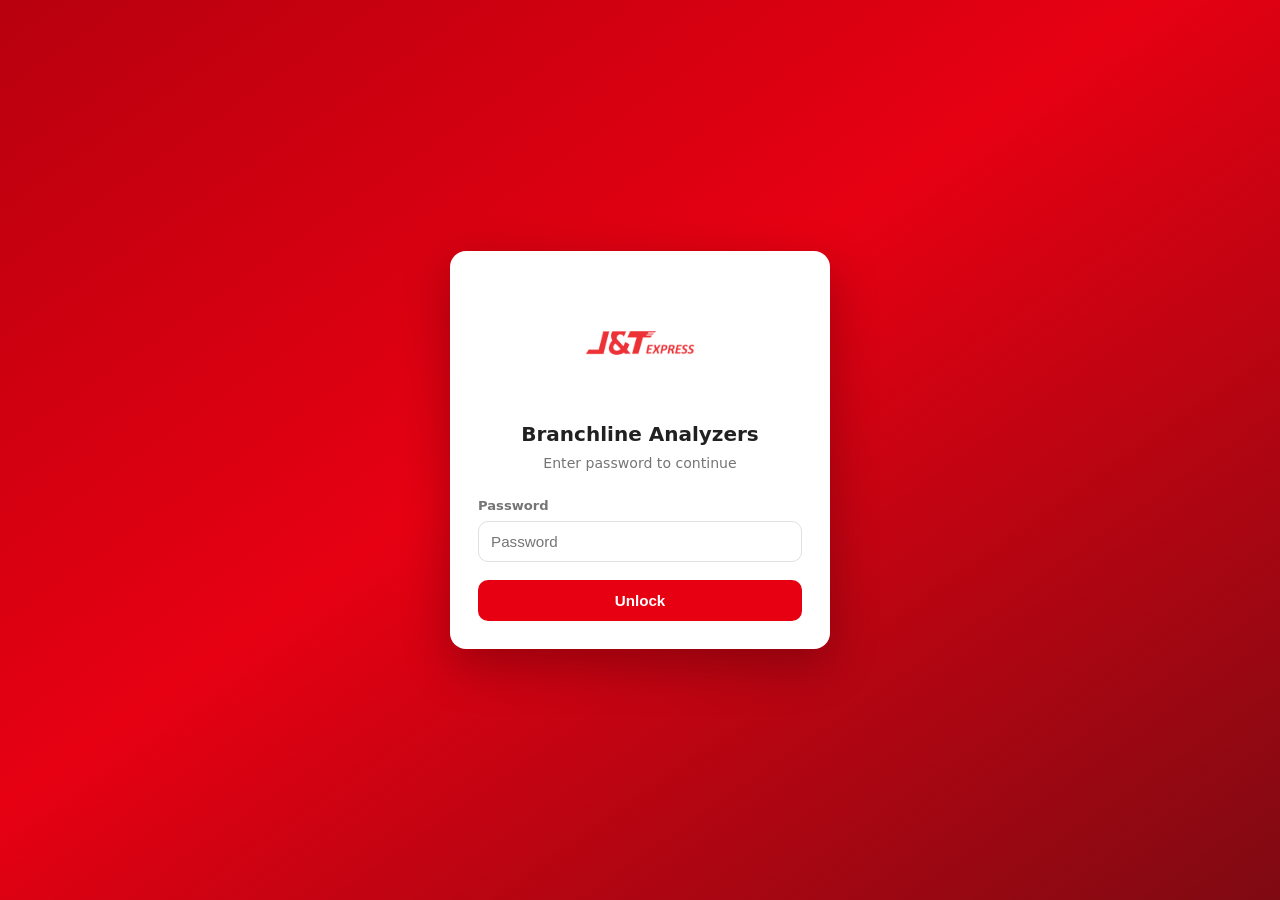
==== index.html @ 4a7f4654 "Adjust footer styles and copyright information Updated footer font size and modified copyright text." ====
<!DOCTYPE html>
<html lang="en">
<head>
  <meta charset="UTF-8">
  <meta name="viewport" content="width=device-width, initial-scale=1.0">
  <title>Branchline Performance Analyzers | J&T</title>
  <style>
    :root {
      --jt-red: #E60012;
      --jt-red-dark: #B8000E;
      --jt-red-light: #FFEBEE;
      --jt-red-soft: #FFCDD2;
      --bg: #F5F5F5;
      --card: #FFFFFF;
      --text: #212121;
      --muted: #757575;
      --border: #E0E0E0;
      --green: #2E7D32;
      --green-bg: #E8F5E9;
      --blue: #1565C0;
      --blue-bg: #E3F2FD;
      --amber: #FF8F00;
      --amber-bg: #FFF8E1;
      --teal: #00897B;
      --teal-bg: #E0F2F1;
    }

    * { box-sizing: border-box; margin: 0; padding: 0; }

    body {
      font-family: 'Segoe UI', system-ui, -apple-system, sans-serif;
      background: var(--bg);
      color: var(--text);
      line-height: 1.5;
      min-height: 100vh;
      display: flex;
      flex-direction: column;
      overflow-x: hidden;
    }
    .logo-gif {
      width: 132px;
      height: 132px;
      object-fit: contain;
      border-radius: 10px;
      padding: 4px;
      display: block;
      margin-left: 60px;
    }

    /* Header */
    .header {
      background: linear-gradient(135deg, var(--jt-red) 0%, var(--jt-red-dark) 100%);
      color: white;
      padding: 14px 24px;
      box-shadow: 0 2px 12px rgba(230,0,18,0.3);
      position: relative;
      z-index: 10;
    }
    .header-inner {
      max-width: 1600px;
      margin: 0 auto;
      display: flex;
      align-items: center;
      justify-content: space-between;
      gap: 14px;
    }
    .header-left {
      display: flex;
      align-items: center;
      gap: 300px;
    }
    .logo {
      width: 42px; height: 42px;
      background: white;
      border-radius: 10px;
      display: flex; align-items: center; justify-content: center;
      font-weight: 900; font-size: 1.1rem; color: var(--jt-red);
    }
    .header h1 {
      font-size: 2.4rem;
      font-weight: 700;
      line-height: 1.2;
    }

    .container {
      max-width: 1100px;
      margin: 0 auto;
      padding: 28px 20px 48px;
      flex: 1;
      width: 100%;
      display: flex;
      flex-direction: column;
      align-items: center;
    }

    .intro {
      text-align: center;
      margin-bottom: 20px;
    }
    .intro h2 {
      font-size: 1.35rem;
      font-weight: 700;
      color: var(--text);
      margin-bottom: 6px;
    }
    .intro p {
      color: var(--muted);
      font-size: 0.95rem;
      max-width: 520px;
      margin: 0 auto;
    }

    /* ===== 3D Coverflow Carousel ===== */
    .carousel-wrap {
      width: 100%;
      max-width: 900px;
      perspective: 1200px;
      margin: 12px auto 8px;
      user-select: none;
    }

    .carousel-stage {
      position: relative;
      height: 420px;
      transform-style: preserve-3d;
      display: flex;
      align-items: center;
      justify-content: center;
    }

    .carousel-card {
      position: absolute;
      width: 300px;
      max-width: 86vw;
      background: var(--card);
      border-radius: 18px;
      border: 1px solid var(--border);
      box-shadow: 0 8px 28px rgba(0,0,0,0.12);
      padding: 28px 24px 24px;
      display: flex;
      flex-direction: column;
      text-decoration: none;
      color: inherit;
      cursor: pointer;
      transform-style: preserve-3d;
      transition:
        transform 0.55s cubic-bezier(0.25, 0.8, 0.25, 1),
        opacity 0.45s ease,
        box-shadow 0.45s ease,
        border-color 0.3s ease,
        filter 0.45s ease;
      will-change: transform, opacity;
      backface-visibility: hidden;
    }

    /* Positions set via JS classes */
    .carousel-card.pos-front {
      transform: translateX(0) translateZ(80px) rotateY(0deg) scale(1);
      opacity: 1;
      z-index: 5;
      box-shadow: 0 16px 40px rgba(230,0,18,0.18);
      border-color: var(--jt-red-soft);
      filter: none;
      pointer-events: auto;
    }
    .carousel-card.pos-left {
      transform: translateX(-240px) translateZ(-40px) rotateY(32deg) scale(0.86);
      opacity: 0.72;
      z-index: 2;
      filter: brightness(0.92);
      pointer-events: auto;
    }
    .carousel-card.pos-right {
      transform: translateX(240px) translateZ(-40px) rotateY(-32deg) scale(0.86);
      opacity: 0.72;
      z-index: 2;
      filter: brightness(0.92);
      pointer-events: auto;
    }
    .carousel-card.pos-back {
      transform: translateX(0) translateZ(-160px) rotateY(0deg) scale(0.7);
      opacity: 0.25;
      z-index: 1;
      filter: brightness(0.85);
      pointer-events: none;
    }

    .carousel-card:hover.pos-front {
      transform: translateX(0) translateZ(90px) rotateY(0deg) scale(1.03);
      box-shadow: 0 20px 48px rgba(230,0,18,0.22);
    }
    .carousel-card:hover.pos-left {
      transform: translateX(-230px) translateZ(-20px) rotateY(28deg) scale(0.9);
      opacity: 0.88;
    }
    .carousel-card:hover.pos-right {
      transform: translateX(230px) translateZ(-20px) rotateY(-28deg) scale(0.9);
      opacity: 0.88;
    }

    .card-icon {
      width: 56px;
      height: 56px;
      border-radius: 14px;
      display: flex;
      align-items: center;
      justify-content: center;
      font-size: 1.6rem;
      margin-bottom: 16px;
      flex-shrink: 0;
    }
    .carousel-card.travel-time .card-icon {
      background: var(--blue-bg);
      color: var(--blue);
    }
    .carousel-card.app-usage .card-icon {
      background: var(--teal-bg);
      color: var(--teal);
    }
    .carousel-card.departure-rate .card-icon {
      background: var(--amber-bg);
      color: var(--amber);
    }

    .carousel-card h3 {
      font-size: 1.15rem;
      font-weight: 700;
      margin-bottom: 8px;
      color: var(--text);
    }
    .carousel-card p {
      font-size: 0.88rem;
      color: var(--muted);
      flex: 1;
      margin-bottom: 16px;
      line-height: 1.55;
    }

    .card-meta {
      display: flex;
      flex-wrap: wrap;
      gap: 8px;
      margin-bottom: 16px;
    }
    .badge {
      font-size: 0.72rem;
      font-weight: 600;
      padding: 4px 10px;
      border-radius: 20px;
      background: #F5F5F5;
      color: var(--muted);
    }
    .badge.target {
      background: var(--green-bg);
      color: var(--green);
    }

    .card-btn {
      display: inline-flex;
      align-items: center;
      justify-content: center;
      gap: 8px;
      background: var(--jt-red);
      color: white;
      font-weight: 600;
      font-size: 0.92rem;
      padding: 11px 18px;
      border-radius: 10px;
      border: none;
      transition: background 0.15s ease, transform 0.15s ease;
      width: 100%;
    }
    .carousel-card.travel-time .card-btn { background: var(--blue); }
    .carousel-card.app-usage .card-btn { background: var(--teal); }
    .carousel-card.departure-rate .card-btn { background: var(--amber); }
    .carousel-card.pos-front:hover .card-btn {
      filter: brightness(0.92);
    }

    /* Controls */
    .carousel-controls {
      display: flex;
      align-items: center;
      justify-content: center;
      gap: 18px;
      margin-top: 8px;
      margin-bottom: 8px;
    }
    .nav-btn {
      width: 48px;
      height: 48px;
      border-radius: 50%;
      border: 2px solid var(--border);
      background: var(--card);
      color: var(--text);
      font-size: 1.35rem;
      cursor: pointer;
      display: flex;
      align-items: center;
      justify-content: center;
      transition: background 0.2s, border-color 0.2s, transform 0.15s, color 0.2s;
      box-shadow: 0 2px 8px rgba(0,0,0,0.06);
    }
    .nav-btn:hover {
      background: var(--jt-red);
      border-color: var(--jt-red);
      color: #fff;
      transform: scale(1.08);
    }
    .nav-btn:active {
      transform: scale(0.96);
    }

    .dots {
      display: flex;
      gap: 10px;
      align-items: center;
    }
    .dot {
      width: 10px;
      height: 10px;
      border-radius: 50%;
      background: #D0D0D0;
      border: none;
      cursor: pointer;
      padding: 0;
      transition: background 0.25s, transform 0.25s;
    }
    .dot.active {
      background: var(--jt-red);
      transform: scale(1.25);
    }
    .dot:hover:not(.active) {
      background: #A0A0A0;
    }

    .hint {
      text-align: center;
      font-size: 0.82rem;
      color: var(--muted);
      margin-top: 4px;
    }
    .hint kbd {
      display: inline-block;
      padding: 2px 7px;
      border-radius: 5px;
      background: #eee;
      border: 1px solid #ddd;
      font-size: 0.78rem;
      font-family: inherit;
    }

    footer {
      text-align: center;
      padding: 18px 16px;
      font-size: 0.62rem;
      color: var(--muted);
      border-top: 1px solid var(--border);
      background: var(--card);
    }

    @media (max-width: 700px) {
      .header h1 { font-size: 1.25rem; }
      .header-left { gap: 16px; }
      .logo-gif { margin-left: 0; width: 64px; height: 64px; }
      .carousel-stage { height: 400px; }
      .carousel-card { width: 270px; padding: 22px 18px 18px; }
      .carousel-card.pos-left {
        transform: translateX(-130px) translateZ(-50px) rotateY(28deg) scale(0.8);
      }
      .carousel-card.pos-right {
        transform: translateX(130px) translateZ(-50px) rotateY(-28deg) scale(0.8);
      }
      .carousel-card.pos-front {
        transform: translateX(0) translateZ(40px) rotateY(0deg) scale(1);
      }
      .carousel-card:hover.pos-front {
        transform: translateX(0) translateZ(50px) rotateY(0deg) scale(1.02);
      }
      .carousel-card:hover.pos-left {
        transform: translateX(-120px) translateZ(-30px) rotateY(24deg) scale(0.84);
      }
      .carousel-card:hover.pos-right {
        transform: translateX(120px) translateZ(-30px) rotateY(-24deg) scale(0.84);
      }
    }

    /* ===== Login gate ===== */
    #loginGate {
      position: fixed;
      inset: 0;
      z-index: 9999;
      background: linear-gradient(145deg, #B8000E 0%, #E60012 45%, #7f0a12 100%);
      display: flex;
      align-items: center;
      justify-content: center;
      padding: 20px;
    }
    #loginGate.hidden { display: none; }
    .login-card {
      background: #fff;
      width: 100%;
      max-width: 380px;
      border-radius: 16px;
      padding: 32px 28px 28px;
      box-shadow: 0 16px 48px rgba(0,0,0,0.28);
    }
    .login-card .login-logo {
      width: 52px; height: 52px;
      background: var(--jt-red);
      color: #fff;
      border-radius: 12px;
      display: flex; align-items: center; justify-content: center;
      font-weight: 900; font-size: 1.15rem;
      margin: 0 auto 14px;
    }
    .login-card h2 {
      text-align: center;
      font-size: 1.25rem;
      margin-bottom: 4px;
      color: var(--text);
    }
    .login-card .login-sub {
      text-align: center;
      font-size: 0.88rem;
      color: var(--muted);
      margin-bottom: 22px;
    }
    .login-card label {
      display: block;
      font-size: 0.82rem;
      font-weight: 600;
      color: var(--muted);
      margin-bottom: 6px;
    }
    .login-card input {
      width: 100%;
      padding: 11px 12px;
      border: 1px solid var(--border);
      border-radius: 10px;
      font-size: 0.95rem;
      margin-bottom: 14px;
      outline: none;
      transition: border-color 0.15s;
    }
    .login-card input:focus {
      border-color: var(--jt-red);
      box-shadow: 0 0 0 3px rgba(230,0,18,0.12);
    }
    .login-card button {
      width: 100%;
      padding: 12px;
      background: var(--jt-red);
      color: #fff;
      border: none;
      border-radius: 10px;
      font-size: 0.95rem;
      font-weight: 700;
      cursor: pointer;
      margin-top: 4px;
      transition: background 0.15s;
    }
    .login-card button:hover { background: var(--jt-red-dark); }
    .login-error {
      display: none;
      background: #FFEBEE;
      color: #C62828;
      font-size: 0.85rem;
      padding: 10px 12px;
      border-radius: 8px;
      margin-bottom: 12px;
      text-align: center;
    }
    .login-error.show { display: block; }
    body.locked > :not(#loginGate) {
      visibility: hidden;
    }
  </style>
</head>
<body class="locked">

  <!-- Password gate -->
  <div id="loginGate">
    <div class="login-card">
     <div> <img src="JNTLogo.png" alt="J&T Express Logo" class="Password"
  style="width:120px;height:auto;object-fit:contain;display:block;margin:0 auto 16px;border-radius:10px;">
    </div>
      <h2>Branchline Analyzers</h2>
      <p class="login-sub">Enter password to continue</p>
      <div id="loginError" class="login-error">Incorrect password. Please try again.</div>
      <label for="loginPass">Password</label>
      <input type="password" id="loginPass" placeholder="Password" autocomplete="current-password">
      <button type="button" id="loginBtn">Unlock</button>
    </div>
  </div>

  <header class="header">
    <div class="header-inner">
      <div class="header-left">
        <img src="jt-logo.gif" alt="J&T Express Logo" class="logo-gif"
             onerror="this.style.display='none'; this.nextElementSibling.style.display='flex';">
        <div class="logo logo-fallback" style="display:none;">J&T</div>
        <h1>Branchline Performance Analyzers</h1>
      </div>
    </div>
  </header>

  <main class="container">
    <div class="intro">
      <h2>Select Analyzer</h2>
    </div>

    <div class="carousel-wrap">
      <div class="carousel-stage" id="carouselStage">

<a class="carousel-card travel-time" href="BranchlineTravelTimeAnalyzer.html" data-index="0" title="Open Branchline Travel Time">
          <div class="card-icon" style="text-align: center; margin-left: auto; margin-right: auto; display: block;">🛣️</div>
          <h3 style="text-align: center;">Branchline Travel Time</h3>
          <p>
          </p>
          <div class="card-meta">
            <span class="badge target">Target 98%</span>
            <span class="badge">Delay Reason</span>
            <span class="badge">SP Delay</span>
          </div>
          <div class="card-btn">Open Travel Time →</div>
        </a>

        <a class="carousel-card app-usage" href="BranchlineAppUsageAnalyzer.html" data-index="1" title="Open Branchline App Usage">
          <div class="card-icon" style="text-align: center; margin-left: auto; margin-right: auto; display: block;">📱</div>
          <h3 style="text-align: center;">Branchline App Usage</h3>
          <p>
          </p>
          <div class="card-meta">
            <span class="badge target">Target 99%</span>
            <span class="badge">By SP</span>
            <span class="badge">Detail filter</span>
          </div>
          <div class="card-btn">Open App Usage →</div>
        </a>

        <a class="carousel-card departure-rate" href="BranchlineDepartureRateAnalyzer.html" data-index="2" title="Open Branchline Departure Rate">
          <div class="card-icon" style="text-align: center; margin-left: auto; margin-right: auto; display: block;">⏱️</div>
          <h3 style="text-align: center;">Branchline Departure Rate</h3>
          <p>
          </p>
          <div class="card-meta">
            <span class="badge target">Target 97%</span>
            <span class="badge">SP Late Routes</span>
            <span class="badge">Late detail</span>
          </div>
          <div class="card-btn">Open Departure Rate →</div>
        </a>

      </div>
    </div>

    <div class="carousel-controls">
      <button type="button" class="nav-btn" id="btnPrev" aria-label="Previous analyzer">‹</button>
      <div class="dots" id="dots">
        <button type="button" class="dot active" data-go="0" aria-label="Travel Time"></button>
        <button type="button" class="dot" data-go="1" aria-label="App Usage"></button>
        <button type="button" class="dot" data-go="2" aria-label="Departure Rate"></button>
      </div>
      <button type="button" class="nav-btn" id="btnNext" aria-label="Next analyzer">›</button>
    </div>
  </main>

  <footer>
    ©2026 - Vince Adesa · Branchline Analyzer Hub
  </footer>

  <script>
  (function () {
    /* ===== Login ===== */
    const PASS_HASH = "3d8b706ada838fa7d3a8f80e95133e6021e2a74a248b71de6a6fcc18aa6da573";
    const STORAGE_KEY = "branch_hub_unlocked";

    const gate = document.getElementById("loginGate");
    const input = document.getElementById("loginPass");
    const btn = document.getElementById("loginBtn");
    const err = document.getElementById("loginError");

    async function sha256(text) {
      const data = new TextEncoder().encode(text);
      const buf = await crypto.subtle.digest("SHA-256", data);
      return [...new Uint8Array(buf)].map(b => b.toString(16).padStart(2, "0")).join("");
    }

    function unlock() {
      document.body.classList.remove("locked");
      if (gate) gate.classList.add("hidden");
      try { sessionStorage.setItem(STORAGE_KEY, "1"); } catch (e) {}
      try { if (input) input.blur(); } catch (e) {}
    }

    async function tryLogin() {
      err.classList.remove("show");
      const value = (input.value || "").trim();
      if (!value) {
        err.textContent = "Please enter the password.";
        err.classList.add("show");
        return;
      }
      const hash = await sha256(value);
      if (hash === PASS_HASH) unlock();
      else {
        err.textContent = "Incorrect password. Please try again.";
        err.classList.add("show");
        input.select();
      }
    }

    try {
      if (sessionStorage.getItem(STORAGE_KEY) === "1") unlock();
    } catch (e) {}

    btn.addEventListener("click", tryLogin);
    input.addEventListener("keydown", function (e) {
      if (e.key === "Enter") {
        e.preventDefault();
        e.stopPropagation();
        tryLogin();
      }
    });

    /* ===== 3D Coverflow Carousel ===== */
    const cards = Array.from(document.querySelectorAll(".carousel-card"));
    const dots = Array.from(document.querySelectorAll(".dot"));
    const n = cards.length;
    let active = 0;
    let animating = false;

    function posClass(offset) {
      // offset relative to active: 0 = front, -1 = left, +1 = right, else back
      if (offset === 0) return "pos-front";
      if (offset === -1 || offset === n - 1) return "pos-left";
      if (offset === 1 || offset === 1 - n) return "pos-right";
      return "pos-back";
    }

    function render() {
      cards.forEach((card, i) => {
        let offset = i - active;
        // normalize to shortest direction for 3 cards
        if (offset > n / 2) offset -= n;
        if (offset < -n / 2) offset += n;
        card.classList.remove("pos-front", "pos-left", "pos-right", "pos-back");
        card.classList.add(posClass(offset));
      });
      dots.forEach((d, i) => d.classList.toggle("active", i === active));
    }

    function go(index) {
      if (animating) return;
      active = ((index % n) + n) % n;
      animating = true;
      render();
      setTimeout(() => { animating = false; }, 500);
    }

    function next() { go(active + 1); }
    function prev() { go(active - 1); }

    document.getElementById("btnNext").addEventListener("click", next);
    document.getElementById("btnPrev").addEventListener("click", prev);

    dots.forEach(d => {
      d.addEventListener("click", () => go(+d.dataset.go));
    });

    // Click side cards → bring to front (don't navigate yet)
    cards.forEach((card, i) => {
      card.addEventListener("click", function (e) {
        if (i !== active) {
          e.preventDefault();
          go(i);
        }
        // if front, let the <a href> navigate normally
      });
    });

    // Keyboard
    document.addEventListener("keydown", function (e) {
      if (document.body.classList.contains("locked")) return;
      if (gate && !gate.classList.contains("hidden")) return;
      const tag = (e.target && e.target.tagName) || "";
      if (tag === "INPUT" || tag === "TEXTAREA" || tag === "BUTTON" || tag === "SELECT") return;
      if (e.key === "ArrowRight") { e.preventDefault(); next(); }
      else if (e.key === "ArrowLeft") { e.preventDefault(); prev(); }
      else if (e.key === "Enter") {
        e.preventDefault();
        const front = cards[active];
        if (front && front.href) window.location.href = front.href;
      }
    });

    // Touch / swipe
    let touchX = null;
    const stage = document.getElementById("carouselStage");
    stage.addEventListener("touchstart", (e) => {
      touchX = e.changedTouches[0].screenX;
    }, { passive: true });
    stage.addEventListener("touchend", (e) => {
      if (touchX == null) return;
      const dx = e.changedTouches[0].screenX - touchX;
      touchX = null;
      if (Math.abs(dx) < 40) return;
      if (dx < 0) next();
      else prev();
    }, { passive: true });

    render();
  })();
  </script>
</body>
</html>
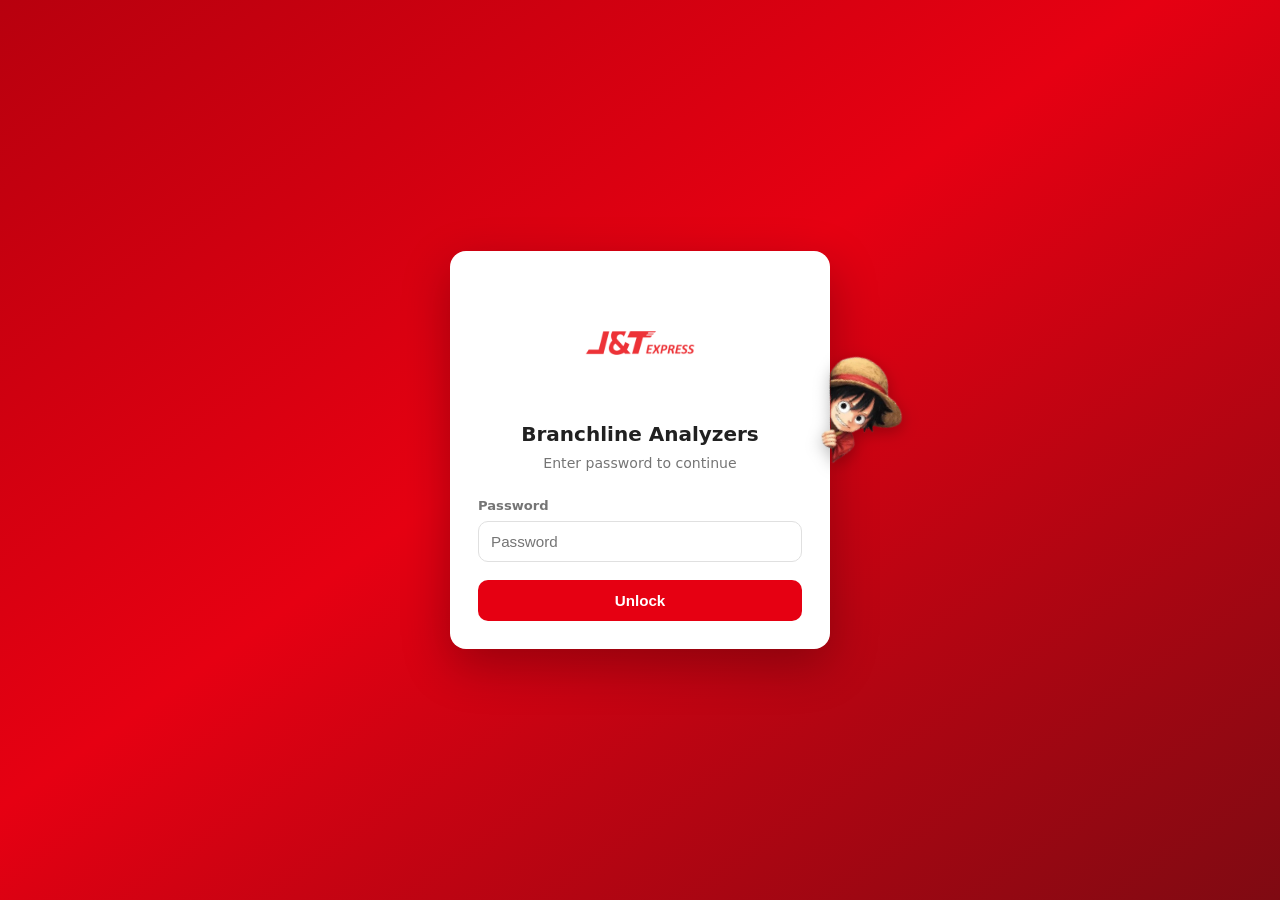
==== commit 19560d1e: "Enhance layout with main hub button and style updates Added a floating main hub button and improved " ====
--- a/index.html
+++ b/index.html
@@ -95,7 +95,9 @@
 
     .intro {
       text-align: center;
-      margin-bottom: 20px;
+      margin-top: 50px;
+      margin-bottom: -70px;
+      margin-left: -10px;
     }
     .intro h2 {
       font-size: 1.35rem;
@@ -353,7 +355,7 @@
     footer {
       text-align: center;
       padding: 18px 16px;
-      font-size: 0.62rem;
+      font-size: 0.82rem;
       color: var(--muted);
       border-top: 1px solid var(--border);
       background: var(--card);
@@ -398,6 +400,8 @@
     }
     #loginGate.hidden { display: none; }
     .login-card {
+      position: relative;
+      overflow: visible;
       background: #fff;
       width: 100%;
       max-width: 380px;
@@ -475,6 +479,125 @@
     body.locked > :not(#loginGate) {
       visibility: hidden;
     }
+
+    /* ===== Floating Main Hub Button in Lower Left ===== */
+    .btn-main-hub {
+      position: fixed;
+      bottom: 20px;
+      left: 20px;
+      z-index: 999;
+      display: inline-flex;
+      align-items: center;
+      gap: 8px;
+      padding: 10px 16px;
+      border: none;
+      border-radius: 999px;
+      background: linear-gradient(135deg, #1565C0, #0D47A1);
+      color: #fff;
+      font-weight: 800;
+      font-size: 0.85rem;
+      cursor: pointer;
+      box-shadow: 0 4px 16px rgba(13, 71, 161, 0.35);
+      transition: transform 0.15s ease, box-shadow 0.15s ease, filter 0.15s;
+      white-space: nowrap;
+    }
+    .btn-main-hub:hover {
+      transform: translateY(-2px);
+      filter: brightness(1.05);
+      box-shadow: 0 6px 20px rgba(13, 71, 161, 0.45);
+    }
+    .btn-main-hub:active { transform: scale(0.97); }
+    .btn-main-hub .mh-ico { font-size: 1rem; line-height: 1; }
+
+    /* Zoro peek on login white box */
+    .login-card {
+      position: relative;
+      overflow: visible;
+    }
+    .login-peek-zoro {
+      position: absolute;
+      right: -86px;
+      top: 40%;
+      transform: translateY(-50%) scaleX(-1) rotate(-24deg);
+      width: 118px;
+      height: auto;
+      z-index: 5;
+      pointer-events: none;
+      user-select: none;
+      filter: drop-shadow(-2px 4px 8px rgba(0,0,0,0.28));
+    }
+    @media (max-width: 520px) {
+      .login-peek-zoro { right: -30px; width: 82px; }
+    }
+
+    /* Zoro runs right → left across Branch Hub */
+    #mainHubTransition {
+      position: fixed;
+      inset: 0;
+      z-index: 99999;
+      display: none;
+      background: transparent;
+      overflow: hidden;
+      pointer-events: none;
+    }
+    #mainHubTransition.show { display: block; }
+    #mainHubTransition .mh-tx-mover {
+      position: absolute;
+      top: 80%;
+      left: 0;
+      height: min(32vh, 320px);
+      will-change: transform;
+      transform: translate(100vw, -40%);
+      filter: drop-shadow(0 10px 14px rgba(0,0,0,0.28));
+    }
+    #mainHubTransition.show .mh-tx-mover {
+      animation: zoroRunRL 7.5s linear forwards;
+    }
+    @keyframes zoroRunRL {
+      0%   { transform: translate(100vw, -40%); }
+      100% { transform: translate(-120%, -40%); }
+    }
+    #mainHubTransition .mh-tx-mover img {
+      height: 100%;
+      width: auto;
+      display: block;
+      object-fit: contain;
+      mix-blend-mode: screen;
+    }
+    #mainHubTransition .mh-tx-ui {
+      position: absolute;
+      left: 0;
+      right: 0;
+      bottom: 18px;
+      display: flex;
+      flex-direction: column;
+      align-items: center;
+      gap: 10px;
+      z-index: 2;
+      pointer-events: none;
+    }
+    #mainHubTransition .mh-tx-label {
+      color: #fff;
+      font-weight: 800;
+      font-size: 0.95rem;
+      background: rgba(46, 125, 50, 0.9);
+      padding: 8px 16px;
+      border-radius: 999px;
+      text-shadow: 0 2px 8px rgba(0,0,0,0.4);
+    }
+    #mainHubTransition .mh-tx-skip {
+      pointer-events: auto;
+      background: rgba(0,0,0,0.55);
+      border: 1px solid rgba(255,255,255,0.45);
+      color: #fff;
+      border-radius: 999px;
+      padding: 6px 14px;
+      font-size: 0.78rem;
+      font-weight: 700;
+      cursor: pointer;
+    }
+    #mainHubTransition .mh-tx-skip:hover { background: rgba(0,0,0,0.75); }
+
   </style>
 </head>
 <body class="locked">
@@ -482,9 +605,10 @@
   <!-- Password gate -->
   <div id="loginGate">
     <div class="login-card">
-     <div> <img src="JNTLogo.png" alt="J&T Express Logo" class="Password"
-  style="width:120px;height:auto;object-fit:contain;display:block;margin:0 auto 16px;border-radius:10px;">
-    </div>
+      <img src="SideLuffy.png" alt="" class="login-peek-zoro">
+      <div> 
+        <img src="JNTLogo.png" alt="J&T Express Logo" class="Password" style="width:120px;height:auto;object-fit:contain;display:block;margin:0 auto 16px;border-radius:10px;">
+      </div>
       <h2>Branchline Analyzers</h2>
       <p class="login-sub">Enter password to continue</p>
       <div id="loginError" class="login-error">Incorrect password. Please try again.</div>
@@ -505,6 +629,12 @@
     </div>
   </header>
 
+  <!-- Floating Main Hub Button in Lower Left -->
+  <button type="button" class="btn-main-hub" id="btnMainHub" title="Open Main Hub">
+    <span class="mh-ico">🔗</span>
+    <span>Main Hub</span>
+  </button>
+
   <main class="container">
     <div class="intro">
       <h2>Select Analyzer</h2>
@@ -513,11 +643,10 @@
     <div class="carousel-wrap">
       <div class="carousel-stage" id="carouselStage">
 
-<a class="carousel-card travel-time" href="BranchlineTravelTimeAnalyzer.html" data-index="0" title="Open Branchline Travel Time">
-          <div class="card-icon" style="text-align: center; margin-left: auto; margin-right: auto; display: block;">🛣️</div>
+        <a class="carousel-card travel-time" href="BranchlineTravelTimeAnalyzer.html" data-index="0" title="Open Branchline Travel Time">
+          <img src="BranchDrift.gif" alt="Branchline Travel Time" style="width:100%;height:200px;border-radius:12px 12px 0 0;display:block;margin:-28px -24px 16px -24px;width:calc(100% + 48px);">
           <h3 style="text-align: center;">Branchline Travel Time</h3>
-          <p>
-          </p>
+          <p></p>
           <div class="card-meta">
             <span class="badge target">Target 98%</span>
             <span class="badge">Delay Reason</span>
@@ -527,10 +656,9 @@
         </a>
 
         <a class="carousel-card app-usage" href="BranchlineAppUsageAnalyzer.html" data-index="1" title="Open Branchline App Usage">
-          <div class="card-icon" style="text-align: center; margin-left: auto; margin-right: auto; display: block;">📱</div>
+          <img src="AppUsage2.gif" alt="App Usage" style="width:100%;height:200px;border-radius:12px 12px 0 0;display:block;margin:-28px -24px 16px -24px;width:calc(100% + 48px);">
           <h3 style="text-align: center;">Branchline App Usage</h3>
-          <p>
-          </p>
+          <p></p>
           <div class="card-meta">
             <span class="badge target">Target 99%</span>
             <span class="badge">By SP</span>
@@ -540,10 +668,9 @@
         </a>
 
         <a class="carousel-card departure-rate" href="BranchlineDepartureRateAnalyzer.html" data-index="2" title="Open Branchline Departure Rate">
-          <div class="card-icon" style="text-align: center; margin-left: auto; margin-right: auto; display: block;">⏱️</div>
+          <img src="BranchDeparture.gif" alt="Departure Rate" style="width:100%;height:200px;border-radius:12px 12px 0 0;display:block;margin:-28px -24px 16px -24px;width:calc(100% + 48px);">
           <h3 style="text-align: center;">Branchline Departure Rate</h3>
-          <p>
-          </p>
+          <p></p>
           <div class="card-meta">
             <span class="badge target">Target 97%</span>
             <span class="badge">SP Late Routes</span>
@@ -567,7 +694,7 @@
   </main>
 
   <footer>
-    ©2026 - Vince Adesa · Branchline Analyzer Hub
+    ©2026 - Vince Adesa · J&T Branchline Analyzer Hub
   </footer>
 
   <script>
@@ -632,7 +759,6 @@
     let animating = false;
 
     function posClass(offset) {
-      // offset relative to active: 0 = front, -1 = left, +1 = right, else back
       if (offset === 0) return "pos-front";
       if (offset === -1 || offset === n - 1) return "pos-left";
       if (offset === 1 || offset === 1 - n) return "pos-right";
@@ -642,7 +768,6 @@
     function render() {
       cards.forEach((card, i) => {
         let offset = i - active;
-        // normalize to shortest direction for 3 cards
         if (offset > n / 2) offset -= n;
         if (offset < -n / 2) offset += n;
         card.classList.remove("pos-front", "pos-left", "pos-right", "pos-back");
@@ -669,18 +794,15 @@
       d.addEventListener("click", () => go(+d.dataset.go));
     });
 
-    // Click side cards → bring to front (don't navigate yet)
     cards.forEach((card, i) => {
       card.addEventListener("click", function (e) {
         if (i !== active) {
           e.preventDefault();
           go(i);
         }
-        // if front, let the <a href> navigate normally
       });
     });
 
-    // Keyboard
     document.addEventListener("keydown", function (e) {
       if (document.body.classList.contains("locked")) return;
       if (gate && !gate.classList.contains("hidden")) return;
@@ -695,7 +817,6 @@
       }
     });
 
-    // Touch / swipe
     let touchX = null;
     const stage = document.getElementById("carouselStage");
     stage.addEventListener("touchstart", (e) => {
@@ -713,5 +834,73 @@
     render();
   })();
   </script>
+
+  <!-- Zoro runs right → left, then opens Main Hub -->
+  <div id="mainHubTransition" aria-hidden="true">
+    <div class="mh-tx-mover">
+      <img id="mhTxGif" src="Zorro.gif" alt="Zoro">
+    </div>
+    <div class="mh-tx-ui">
+      <div class="mh-tx-label">Zoro is heading to Main Hub…</div>
+      <button type="button" class="mh-tx-skip" id="mhTxSkip">Skip</button>
+    </div>
+  </div>
+
+  <script>
+  (function () {
+    var MAIN_HUB_URL = 'https://mainline-analyzer.vercel.app/';
+    var GIF_SRC = 'Zorro.gif';
+    var DURATION_MS = 7500;
+
+    var btn = document.getElementById('btnMainHub');
+    var overlay = document.getElementById('mainHubTransition');
+    var mover = overlay && overlay.querySelector('.mh-tx-mover');
+    var img = document.getElementById('mhTxGif');
+    var skip = document.getElementById('mhTxSkip');
+    if (!btn || !overlay || !img) return;
+
+    var timer = null;
+    var going = false;
+
+    function goNow() {
+      if (going) return;
+      going = true;
+      if (timer) { clearTimeout(timer); timer = null; }
+      var url = MAIN_HUB_URL + (MAIN_HUB_URL.indexOf('?') >= 0 ? '&' : '?') + 'from=branchhub&tx=1';
+      window.location.href = url;
+    }
+
+    function playTransition() {
+      going = false;
+      if (timer) { clearTimeout(timer); timer = null; }
+      img.src = GIF_SRC + '?t=' + Date.now();
+      if (mover) {
+        mover.style.animation = 'none';
+        void mover.offsetWidth;
+        mover.style.animation = '';
+      }
+      overlay.classList.add('show');
+      overlay.setAttribute('aria-hidden', 'false');
+      timer = setTimeout(goNow, DURATION_MS);
+    }
+
+    btn.addEventListener('click', function (e) {
+      e.preventDefault();
+      if (document.body.classList.contains('locked')) return;
+      playTransition();
+    });
+
+    if (skip) skip.addEventListener('click', function () { goNow(); });
+
+    document.addEventListener('keydown', function (e) {
+      if (!overlay.classList.contains('show')) return;
+      if (e.key === 'Escape' || e.key === 'Enter') {
+        e.preventDefault();
+        goNow();
+      }
+    });
+  })();
+  </script>
+
 </body>
 </html>
